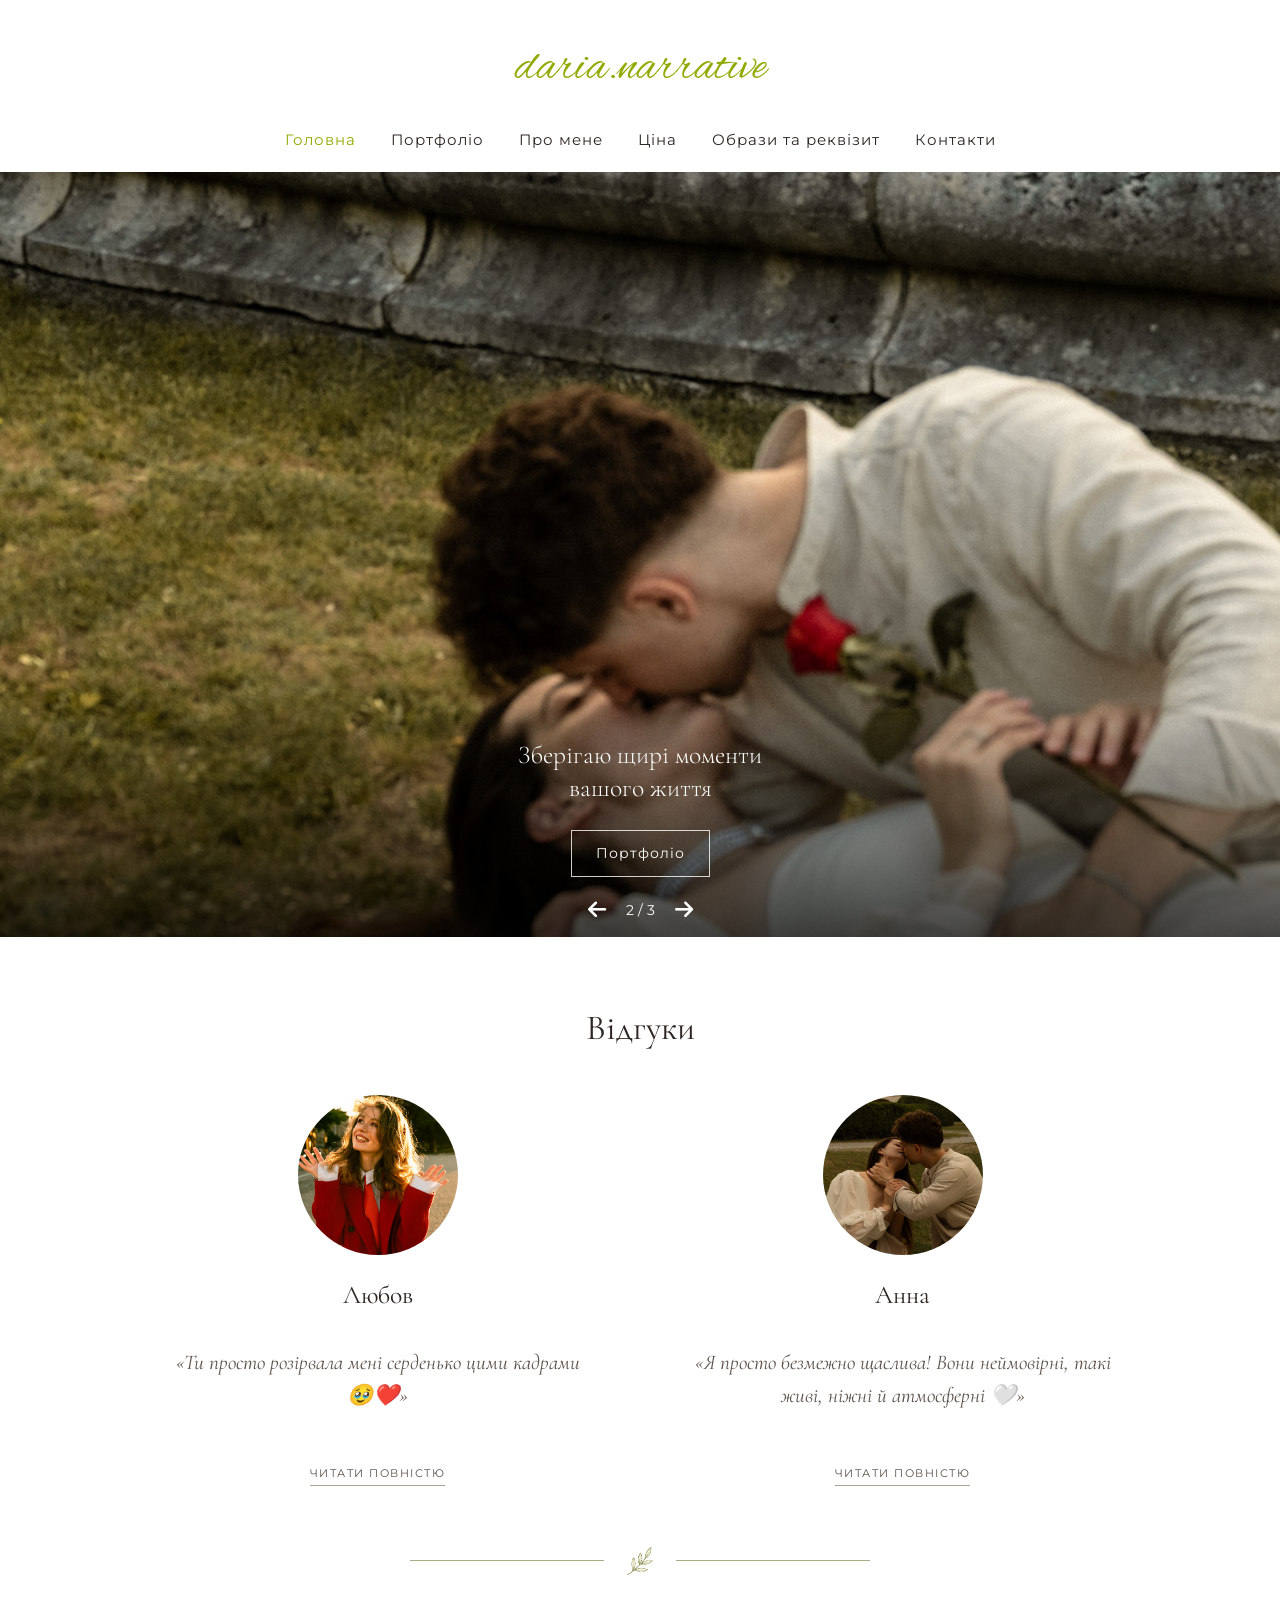
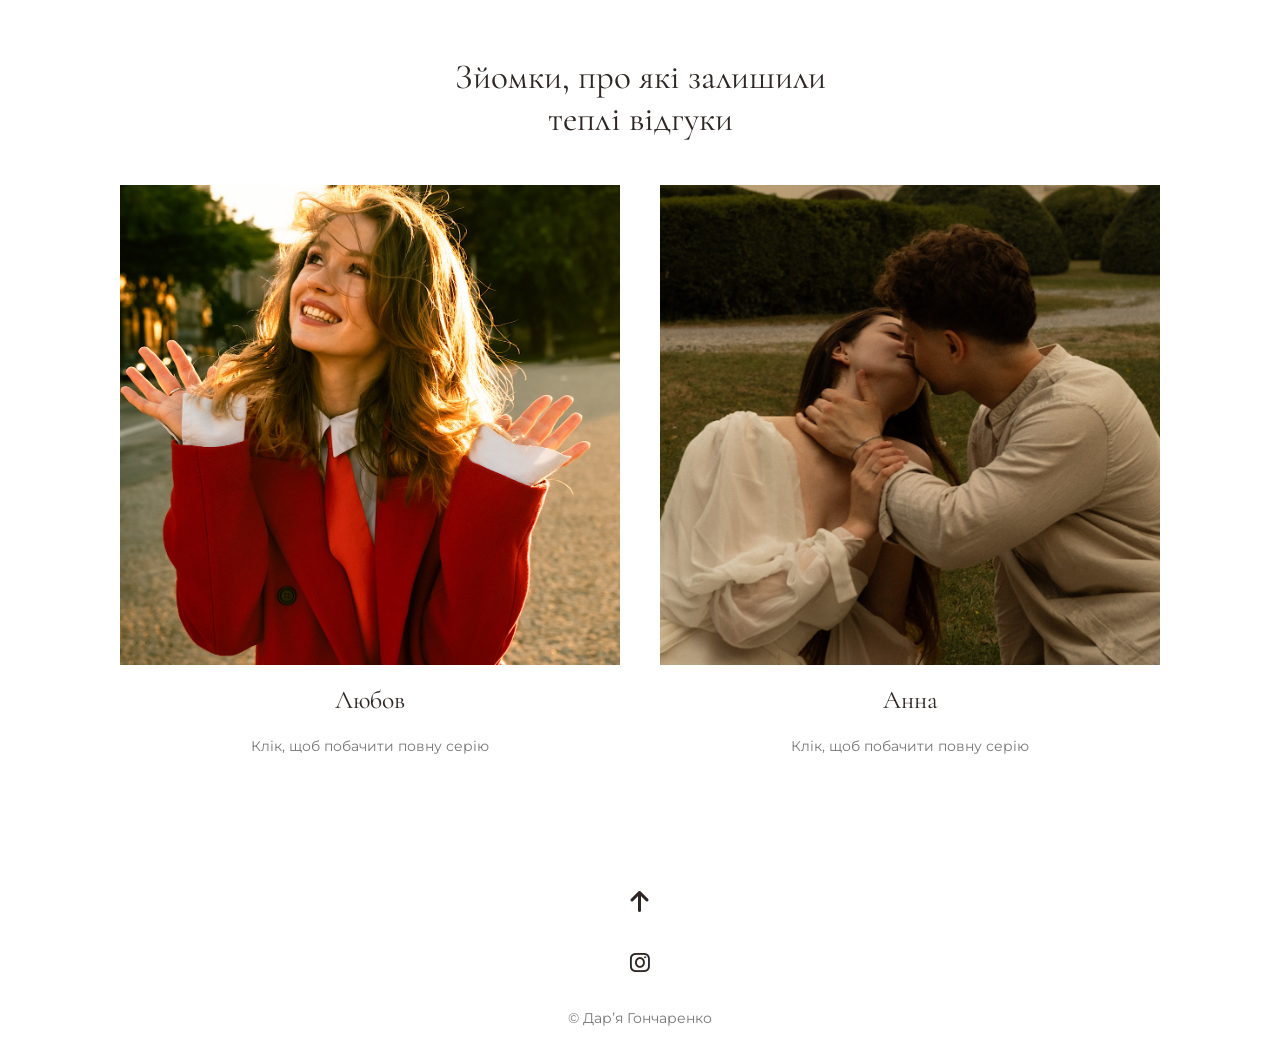
==== index.html @ 8e2edbeb "first commit" ====
<!DOCTYPE html>
<html lang="uk">
<head>
  <meta charset="UTF-8">
  <meta name="viewport" content="width=device-width, initial-scale=1.0">
  <title>daria.narrative — Головна</title>

  <!-- ШРИФТИ -->
  <link rel="preconnect" href="https://fonts.googleapis.com">
  <link rel="preconnect" href="https://fonts.gstatic.com" crossorigin>
  <link href="https://fonts.googleapis.com/css2?family=Alex+Brush&family=Cormorant+Garamond:wght@300;400;500&family=Montserrat:wght@300;400&display=swap" rel="stylesheet">

  <!-- ІКОНКИ -->
  <link rel="stylesheet" href="https://cdnjs.cloudflare.com/ajax/libs/font-awesome/6.4.0/css/all.min.css">

  <!-- СТИЛІ -->
  <link rel="stylesheet" href="index.css">
</head>

<body>

  <!-- ШАПКА -->
  <header class="header">
    <div class="header-container">

      <a href="index.html" class="logo">daria.narrative</a>

      <!-- МЕНЮ КОМП'ЮТЕРА -->
      <nav class="desktop-nav">
        <ul>
          <li><a href="index.html" class="active">Головна</a></li>
          <li><a href="portfolio.html">Портфоліо</a></li>
          <li><a href="about.html">Про мене</a></li>
          <li><a href="services.html">Ціна</a></li>
          <li><a href="dresses.html">Образи та реквізит</a></li>
          <li><a href="contacts.html">Контакти</a></li>
        </ul>
      </nav>

      <!-- МОБІЛЬНА КНОПКА -->
      <button class="menu-toggle" id="menuToggle" aria-label="Меню">
        <i class="fa-solid fa-bars"></i>
      </button>

    </div>
  </header>

  <!-- МОБІЛЬНЕ МЕНЮ -->
  <nav class="nav-overlay" id="navOverlay">

    <button class="close-btn" id="closeMenu" aria-label="Закрити меню">
      &times;
    </button>

    <ul class="nav-links">
      <li><a href="index.html">Головна</a></li>
      <li><a href="portfolio.html">Портфоліо</a></li>
      <li><a href="about.html">Про мене</a></li>
      <li><a href="services.html">Ціна</a></li>
      <li><a href="dresses.html">Образи та реквізит</a></li>
      <li><a href="contacts.html">Контакти</a></li>
    </ul>

  </nav>

  <main>

    <!-- ГОЛОВНИЙ СЛАЙДЕР -->
    <section class="hero-slider">

      <!-- СЛАЙД 1 -->
      <div class="slide active"
           style="background-image: url('Nastia-2.jpg ');">

        <div class="slide-overlay">
          <h1 class="slide-title">
            Індивідуальна? Парна?<br>
            Створюємо вашу історію разом
          </h1>

          <a href="services.html" class="btn-border">
            Детальніше про запис на зйомки
          </a>
        </div>

      </div>

      <!-- СЛАЙД 2 -->
      <div class="slide"
           style="background-image: url('Anna-02.jpg');">

        <div class="slide-overlay">
          <h2 class="slide-title">
            Зберігаю щирі моменти<br>
            вашого життя
          </h2>

          <a href="portfolio.html" class="btn-border">
            Портфоліо 
          </a>
        </div>

      </div>

 
      <!-- СЛАЙД 3 -->
      <div class="slide"
           style="background-image: url('Kostya-1.jpg');">

        <span class="slide-overlay">
          <h2 class="slide-title">
   Образи та реквізит <br> 
   для особливих моментів
          </h2>

          <a href="dresses.html" class="btn-border">
            Переглянути колекцію
          </a>
        </div>

      </div>

      <!-- КЕРУВАННЯ СЛАЙДЕРОМ -->
      <div class="slider-controls">

        <button class="slider-arrow" id="prevSlide"
                aria-label="Попередній слайд">
          <i class="fa-solid fa-arrow-left"></i>
        </button>

        <span class="slide-counter" id="slideCounter">1 / 3</span>

        <button class="slider-arrow" id="nextSlide"
                aria-label="Наступний слайд">
          <i class="fa-solid fa-arrow-right"></i>
        </button>

      </div>

    </section>

    <!-- СЕКЦІЯ ВІДГУКІВ -->
    <section class="reviews-section">

      <h2 class="section-title">Відгуки</h2>

      <div class="reviews-container">

        <!-- ВІДГУК ЛЮБОВ -->
        <article class="review-item">

          <div class="avatar-wrapper">
            <img src="Liubov-11.jpg"
                 alt="Liubov">
          </div>

          <h3 class="reviewer-name">Любов</h3>

          <p class="review-teaser">
            «Ти просто розірвала мені серденько цими кадрами 🥹❤️»
          </p>

          <div class="review-full" aria-hidden="true">
            <p class="review-text">
              Я відкрила фотографії й просто сиділа з відкритим ротом. Ти якимось магічним чином зловила мене саме такою, якою я себе дуже рідко бачу. Вони настільки красиві, живі й атмосферні, що я передивляюся їх по колу й не можу зупинитися. Ти просто розірвала мені серденько цими кадрами 🥹❤️
Дякую тобі величезне за цей неймовірний результат і за те, як ти мене побачила.
            </p>
          </div>

          <button class="review-toggle"
                  type="button"
                  aria-expanded="false">
            Читати повністю
          </button>

        </article>

        <!-- ВІДГУК АННА -->
        <article class="review-item">

          <div class="avatar-wrapper">
            <img src="Anna-09.jpg"                 alt="Anna">
          </div>

          <h3 class="reviewer-name">Анна</h3>

          <p class="review-teaser">
            «Я просто безмежно щаслива! Вони неймовірні, такі живі, ніжні й атмосферні 🤍»
          </p>

          <div class="review-full" aria-hidden="true">
            <p class="review-text">
              Нарешті я вдома й змогла хоча б швиденько переглянути фото. Поки що лише побіжно, бо вони ще всі зберігаються, але вже від того, що я встигла побачити, я просто безмежно щаслива! 😭🫶🏻
Чесно, я навіть не можу передати словами, наскільки мені подобаються ці кадри. Вони неймовірні, такі живі, ніжні, емоційні й дуже атмосферні. Ти справді неймовірно талановита, і я безмежно вдячна тобі за те, що змогла так красиво зберегти ці моменти.🤍
Дуже-дуже дякую тобі за твою роботу, увагу до деталей і ту атмосферу, яку ти створила під час зимки. Я вже в захваті й не можу дочекатися, коли перегляну всі фотографії. Ти просто неймовірна! 🫶🏻✨
            </p>
          </div>

          <button class="review-toggle"
                  type="button"
                  aria-expanded="false">
            Читати повністю
          </button>

        </article>

      </div>

    </section>

    <!-- ДЕКОРАТИВНИЙ ПЕРЕХІД З ЛИСТОЧКОМ -->
    <div class="section-divider" aria-hidden="true">

      <span class="divider-line"></span>

      <img
        src="Leaf-1.jpg"
        alt=""
        class="divider-leaf"
      >

      <span class="divider-line"></span>

    </div>

    <!-- СЕКЦІЯ ЗЙОМОК -->
    <section class="portfolio-series">

      <h2 class="section-title">
        Зйомки, про які залишили<br>
        теплі відгуки
      </h2>

      <div class="series-grid">

        <!-- ЗЙОМКА ЛЮБОВ -->
        <a href="series-Liubov.html" class="series-link">

          <div class="series-card">

            <div class="series-image-wrapper">
              <img src="Liubov-11.jpg"
                   alt="Фотосесія Liubov">
            </div>

            <h3 class="reviewer-name">Любов</h3>

            <p class="series-subtitle">
              Клік, щоб побачити повну серію
            </p>

          </div>

        </a>

        <!-- ЗЙОМКА АННА -->
        <a href="anna-series.html" class="series-link">

          <div class="series-card">

            <div class="series-image-wrapper">
              <img src="Anna-09.jpg"
                   alt="Фотосесія Anna">
            </div>

            <h3 class="reviewer-name">Анна</h3>

            <p class="series-subtitle">
              Клік, щоб побачити повну серію
            </p>

          </div>

        </a>

      </div>

    </section>

  </main>

  <!-- ФУТЕР -->
  <footer class="footer">

    <button class="scroll-top-btn" id="scrollTop"
            aria-label="Повернутися нагору">
      <i class="fa-solid fa-arrow-up"></i>
    </button>

    <div class="social-links">

      <a href="https://www.instagram.com/daria.narrative/"
         target="_blank"
         rel="noopener noreferrer"
         aria-label="Instagram daria.narrative">
        <i class="fa-brands fa-instagram"></i>
      </a>

    </div>

    <p class="copyright">© Дарʼя Гончаренко</p>

  </footer>

  <!-- JAVASCRIPT -->
  <script src="index.js"></script>

</body>
</html>
---- index.css ----
/* ========================================== */
/* 1. СКИДАННЯ ТА БАЗОВІ СТИЛІ                */
/* ========================================== */

* {
  box-sizing: border-box;
  margin: 0;
  padding: 0;
}

html {
  scroll-behavior: smooth;
}

body {
  background-color: #FFFFFF; /* Чисто білий фон сторінки */
  color: #2D2622;
  font-family: 'Montserrat', sans-serif;
  line-height: 1.6;
  overflow-x: hidden;
}

a {
  text-decoration: none;
  color: inherit;
}

img {
  max-width: 100%;
  height: auto;
  display: block;
}


/* ========================================== */
/* 2. ШАПКА ТА МЕНЮ                           */
/* ========================================== */

.header {
  position: relative;
  width: 100%;
  background-color: #FFFFFF; /* Білий фон шапки */
  padding: 30px 20px 20px;
  z-index: 1000;
}

.header-container {
  max-width: 1200px;
  margin: 0 auto;
  display: flex;
  flex-direction: column;
  align-items: center;
  justify-content: center;
  width: 100%;
}

.logo {
  font-family: 'Alex Brush', cursive;
  font-size: 3rem;
  color: #91aa01;
  text-align: center;
  margin-bottom: 20px;
}

.menu-toggle {
  display: none !important;
}

.desktop-nav {
  display: block !important;
  width: 100%;
}

.desktop-nav ul {
  display: flex !important;
  flex-direction: row;
  list-style: none;
  gap: 35px;
  justify-content: center;
  align-items: center;
  padding: 0;
  margin: 0;
}

.desktop-nav a {
  font-family: 'Montserrat', sans-serif;
  font-size: 0.95rem;
  letter-spacing: 1px;
  color: #2D2622;
  text-decoration: none;
  transition: color 0.3s ease;
}

.desktop-nav a:hover,
.desktop-nav a.active {
  color: #91aa01;
}


/* ========================================== */
/* 3. ГОЛОВНИЙ СЛАЙДЕР                        */
/* ========================================== */

.hero-slider {
  position: relative;
  width: 100%;
  height: 85vh;
  margin-top: 0;
  overflow: hidden;
}

.slide {
  position: absolute;
  top: 0;
  left: 0;
  width: 100%;
  height: 100%;
  opacity: 0;
  transition: opacity 0.8s ease-in-out;
  background-size: cover;
  background-position: center;
  display: flex;
  align-items: flex-end;
}

.slide.active {
  opacity: 1;
}

.slide-overlay {
  width: 100%;
  padding: 40px 20px 60px;
  background: linear-gradient(
    to top,
    rgba(0, 0, 0, 0.7),
    transparent
  );
  color: #ffffff;
  text-align: center;
}

.slide-title {
  font-family: 'Cormorant Garamond', serif;
  font-size: 1.6rem;
  font-weight: 300;
  margin-bottom: 25px;
  line-height: 1.3;
}

.btn-border {
  display: inline-block;
  padding: 12px 24px;
  border: 1px solid rgba(255, 255, 255, 0.8);
  color: #ffffff;
  font-size: 0.85rem;
  letter-spacing: 1px;
  transition: background-color 0.3s ease, color 0.3s ease;
}

.btn-border:hover {
  background-color: rgba(255, 255, 255, 0.2);
}

.slider-controls {
  position: absolute;
  bottom: 15px;
  left: 0;
  width: 100%;
  display: flex;
  justify-content: center;
  align-items: center;
  gap: 20px;
  color: #ffffff;
  z-index: 10;
}

.slider-arrow {
  background: none;
  border: none;
  color: #ffffff;
  font-size: 1.3rem;
  cursor: pointer;
}

.slide-counter {
  font-size: 0.85rem;
}


/* ========================================== */
/* 4. СЕКЦІЯ ВІДГУКІВ                         */
/* ========================================== */

.reviews-section {
  padding: 70px 20px 40px;
  text-align: center;
}

.section-title {
  font-family: 'Cormorant Garamond', serif;
  font-size: 2.2rem;
  font-weight: 400;
  margin-bottom: 45px;
  line-height: 1.2;
}

.reviews-container {
  display: grid;
  grid-template-columns: repeat(2, minmax(0, 1fr));
  justify-content: center;
  gap: 50px;
  max-width: 1000px;
  margin: 0 auto;
  align-items: stretch;
}

.review-item {
  display: flex;
  flex-direction: column;
  align-items: center;
  justify-content: space-between;
  min-width: 0;
  margin-bottom: 30px;
  height: 100%;
}

.avatar-wrapper {
  width: 160px;
  height: 160px;
  margin: 0 auto 20px;
  border-radius: 50%;
  overflow: hidden;
  flex-shrink: 0;
}

.avatar-wrapper img {
  width: 100%;
  height: 100%;
  object-fit: cover;
}

.reviewer-name {
  font-family: 'Cormorant Garamond', serif;
  font-size: 1.6rem;
  font-weight: 400;
  margin-bottom: 15px;
}

/* КОРОТКА ЕМОЦІЙНА ЦИТАТА */

.review-teaser {
  max-width: 430px;
  margin: 0 0 15px;
  font-family: 'Cormorant Garamond', serif;
  font-size: 21px;
  font-weight: 400;
  font-style: italic;
  line-height: 1.6;
  color: #5B5149;
  flex-grow: 1;
  display: flex;
  align-items: center;
  transition: opacity 0.3s ease, transform 0.3s ease;
}

/* КОНТЕЙНЕР ПОВНОГО ВІДГУКУ */

.review-full {
  display: grid;
  grid-template-rows: 0fr;
  opacity: 0;
  width: 100%;
  transition:
    grid-template-rows 0.5s ease,
    opacity 0.4s ease;
}

.review-text {
  min-height: 0;
  overflow: hidden;
  font-family: 'Cormorant Garamond', serif;
  font-size: 21px;
  font-weight: 400;
  font-style: italic;
  color: #5B5149;
  line-height: 1.6;
  white-space: pre-line;
  text-align: center;
  padding: 0 10px;
  max-width: 430px;
  margin: 0 auto;
}

/* РОЗГОРНУТИЙ СТАН */

.review-item.expanded .review-teaser {
  opacity: 0;
  transform: scale(0.95);
  max-height: 0;
  margin: 0;
  overflow: hidden;
  pointer-events: none;
}

.review-item.expanded .review-full {
  grid-template-rows: 1fr;
  opacity: 1;
  flex-grow: 1;
}

.review-item.expanded .review-text {
  padding-top: 5px;
}

/* КНОПКА ЧИТАТИ ПОВНІСТЮ / ЗГОРНУТИ */

.review-toggle {
  display: inline-block;
  background: none;
  border: none;
  border-bottom: 1px solid #AAA18F;
  padding: 5px 0;
  margin-top: 18px;
  font-family: 'Montserrat', sans-serif;
  font-size: 11px;
  font-weight: 400;
  letter-spacing: 1.5px;
  text-transform: uppercase;
  color: #5B5149;
  cursor: pointer;
  transition:
    color 0.3s ease,
    border-color 0.3s ease;
  flex-shrink: 0;
}

.review-toggle:hover {
  color: #91aa01;
  border-color: #91aa01;
}

.review-toggle:focus-visible {
  outline: 2px solid #91aa01;
  outline-offset: 5px;
}


/* ========================================== */
/* 5. ДЕКОРАТИВНИЙ ПЕРЕХІД З ЛИСТОЧКОМ        */
/* ========================================== */

.section-divider {
  display: flex;
  align-items: center;
  justify-content: center;
  gap: 16px;

  width: calc(100% - 40px);
  max-width: 460px;

  margin: 15px auto 35px;
}

.divider-line {
  flex: 1;
  height: 1px;
  background-color: #92966B;
  opacity: 0.8;
}

.divider-leaf {
  display: block;
  width: 40px;
  height: 40px;
  object-fit: contain;
  object-position: center;
  flex-shrink: 0;
  mix-blend-mode: multiply;
}


/* ========================================== */
/* 6. СЕКЦІЯ ЗЙОМОК                           */
/* ========================================== */

.portfolio-series {
  padding: 40px 20px 70px;
  text-align: center;
}

.series-grid {
  display: flex;
  justify-content: center;
  gap: 40px;
  flex-wrap: wrap;
  max-width: 1200px;
  margin: 0 auto;
}

.series-link {
  display: block;
  flex: 1;
  max-width: 500px;
  color: inherit;
}

.series-card {
  width: 100%;
  margin-bottom: 20px;
  cursor: pointer;
}

.series-image-wrapper {
  width: 100%;
  height: 480px;
  overflow: hidden;
  margin-bottom: 15px;
}

.series-image-wrapper img {
  width: 100%;
  height: 100%;
  object-fit: cover;
  transition: transform 0.4s ease;
}

.series-card:hover .series-image-wrapper img {
  transform: scale(1.02);
}

.series-subtitle {
  font-size: 0.85rem;
  color: #777;
  margin-top: 4px;
}


/* ========================================== */
/* 7. ФУТЕР                                   */
/* ========================================== */

.footer {
  padding: 40px 20px 30px;
  text-align: center;
}

.scroll-top-btn {
  background: none;
  border: none;
  font-size: 1.5rem;
  cursor: pointer;
  margin-bottom: 30px;
  color: #2D2622;
}

.social-links {
  display: flex;
  justify-content: center;
  gap: 25px;
  margin-bottom: 25px;
}

.social-links a {
  font-size: 1.4rem;
  color: #2D2622;
}

.copyright {
  font-size: 0.9rem;
  color: #777;
}


/* ========================================== */
/* 8. МОБІЛЬНЕ МЕНЮ                           */
/* ========================================== */

.nav-overlay {
  position: fixed;
  top: 0;
  left: 0;
  width: 100%;
  height: 100vh;

  background-color: #FFFFFF; /* Білий фон мобільного меню */

  display: flex;
  flex-direction: column;
  justify-content: center;
  align-items: center;

  z-index: 2000;

  opacity: 0;
  pointer-events: none;

  transition: opacity 0.3s ease;
}

.nav-overlay.active {
  opacity: 1;
  pointer-events: all;
}

.nav-overlay .close-btn {
  position: absolute;
  top: 20px;
  right: 25px;

  background: none;
  border: none;

  font-size: 2.5rem;
  cursor: pointer;

  color: #2D2622;
}

.nav-links {
  list-style: none;
  text-align: center;
}

.nav-links li {
  margin: 20px 0;
}

.nav-links a {
  font-family: 'Cormorant Garamond', serif;
  font-size: 2rem;
  letter-spacing: 1px;
}


/* ========================================== */
/* 9. АДАПТИВНІСТЬ ДЛЯ ТЕЛЕФОНІВ              */
/* ========================================== */

@media (max-width: 768px) {

  /* ШАПКА */

  .header {
    position: fixed;
    top: 0;
    left: 0;
    padding: 15px 20px;
    background-color: rgba(255, 255, 255, 0.95); /* Напівпрозорий білий */
    backdrop-filter: blur(8px);
  }

  .header-container {
    flex-direction: row;
    justify-content: space-between;
  }

  .logo {
    font-size: 2.2rem;
    margin-bottom: 0;
    text-align: left;
  }

  /* КНОПКА МЕНЮ */

  .menu-toggle {
    display: block !important;
    background: none;
    border: none;
    font-size: 1.5rem;
    cursor: pointer;
    color: #2D2622;
  }

  .desktop-nav {
    display: none !important;
  }

  /* СЛАЙДЕР */

  .hero-slider {
    margin-top: 65px !important;
  }

  /* ЗАГОЛОВКИ */

  .section-title {
    font-size: 1.7rem !important;
    line-height: 1.25 !important;
    margin-bottom: 25px !important;
  }

  /* ВІДГУКИ */

  .reviews-container {
    grid-template-columns: 1fr;
    gap: 30px;
    padding: 0 5px;
  }

  .review-item {
    width: 100%;
    max-width: 500px;
    margin: 0 auto 15px;
  }

  .review-teaser {
    font-size: 19px;
  }

  .review-text {
    font-size: 19px;
    line-height: 1.6;
  }

  /* ЗЙОМКИ */

  .series-grid {
    flex-direction: column;
    align-items: center;
    gap: 30px;
  }

  .series-link {
    max-width: 100%;
    width: 100%;
  }

  .series-card {
    max-width: 500px;
    width: 100%;
  }

  /* ПЕРЕХІД З ЛИСТОЧКОМ */

  .section-divider {
    width: calc(100% - 60px);
    max-width: 460px;
    gap: 12px;
    margin: 15px auto 35px;
  }

  .divider-leaf {
    width: 35px;
    height: 35px;
  }

  /* ФОТОГРАФІЇ ЗЙОМОК */

  .series-image-wrapper {
    height: 420px;
  }

}


/* ========================================== */
/* 10. МАЛЕНЬКІ ЕКРАНИ                        */
/* ========================================== */

@media (max-width: 380px) {

  .logo {
    font-size: 1.9rem;
  }

  .section-divider {
    gap: 9px;
  }

  .divider-leaf {
    width: 58px;
    height: 58px;
  }

  .series-image-wrapper {
    height: 350px;
  }

}


/* ========================================== */
/* 11. ПОВАГА ДО ЗМЕНШЕННЯ АНІМАЦІЙ           */
/* ========================================== */

@media (prefers-reduced-motion: reduce) {

  .review-full {
    transition: none;
  }

  .review-teaser {
    transition: none;
  }

  .review-toggle {
    transition: none;
  }

}
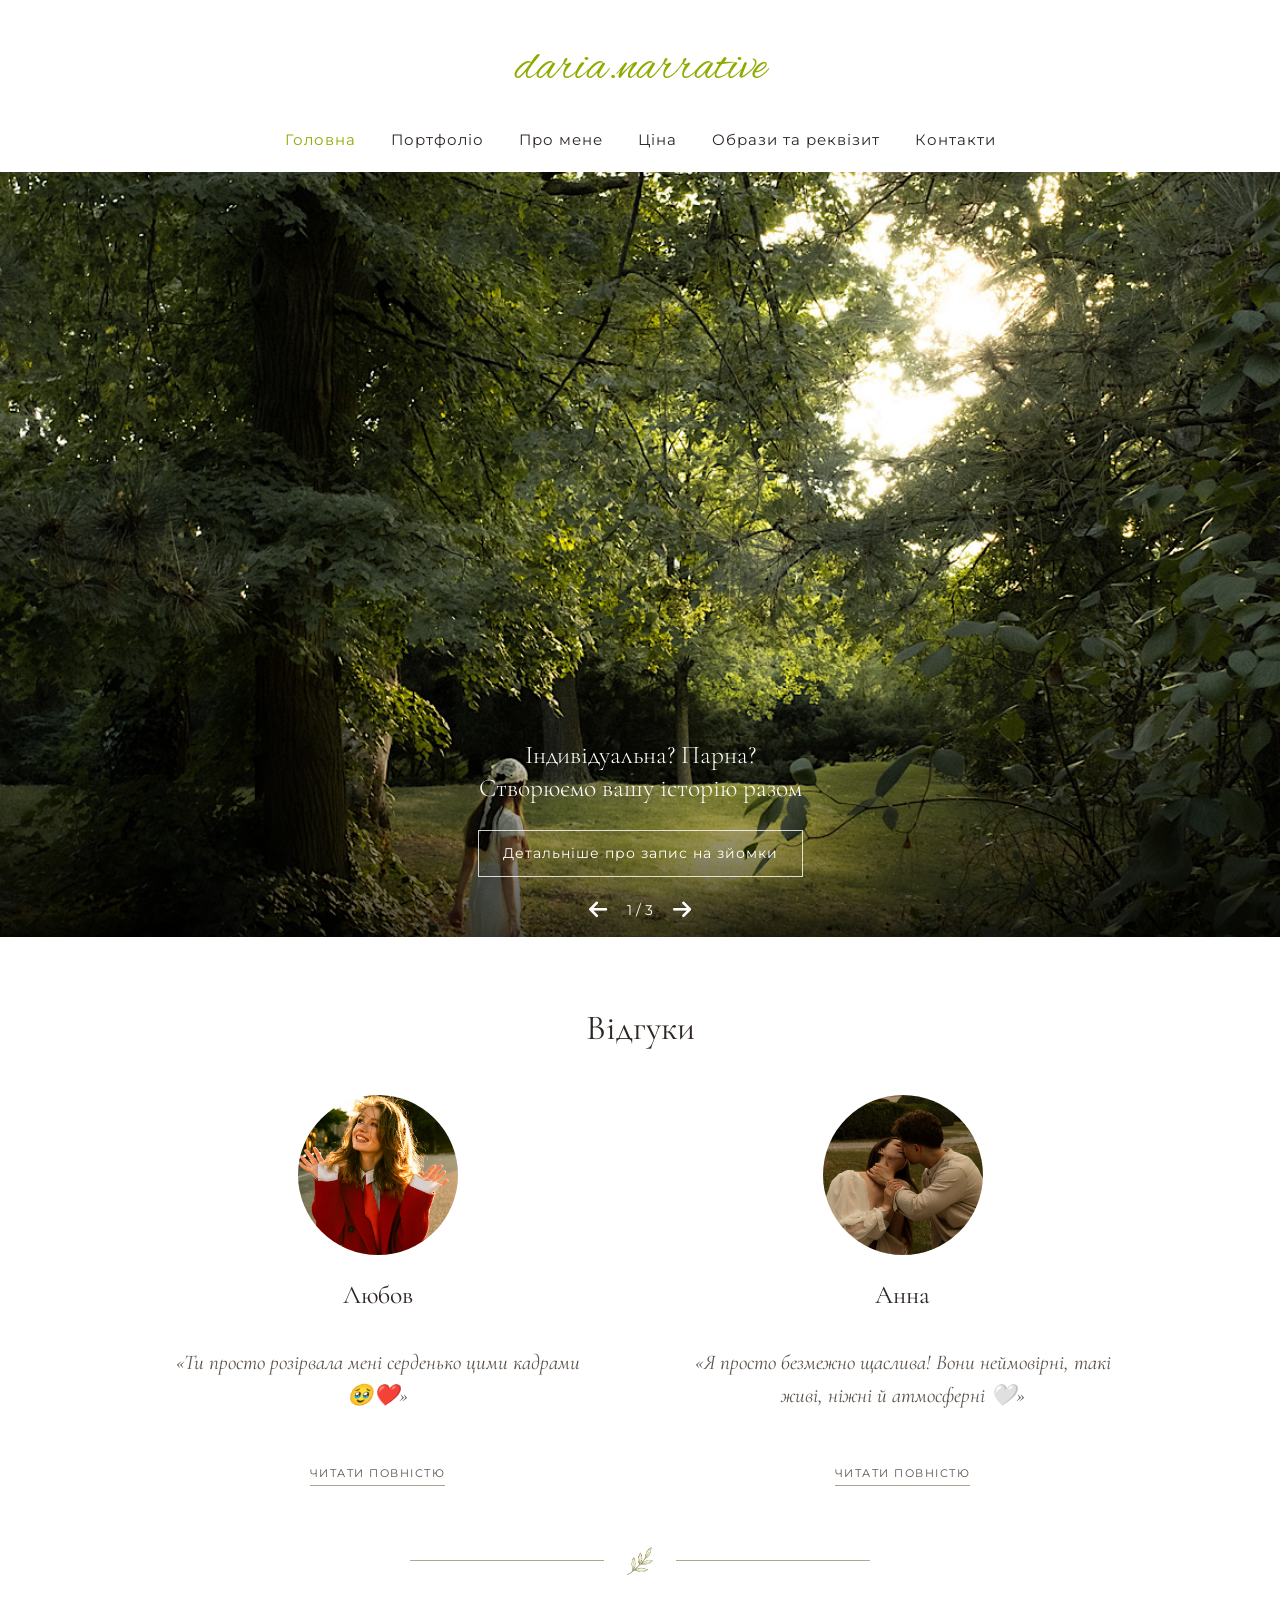
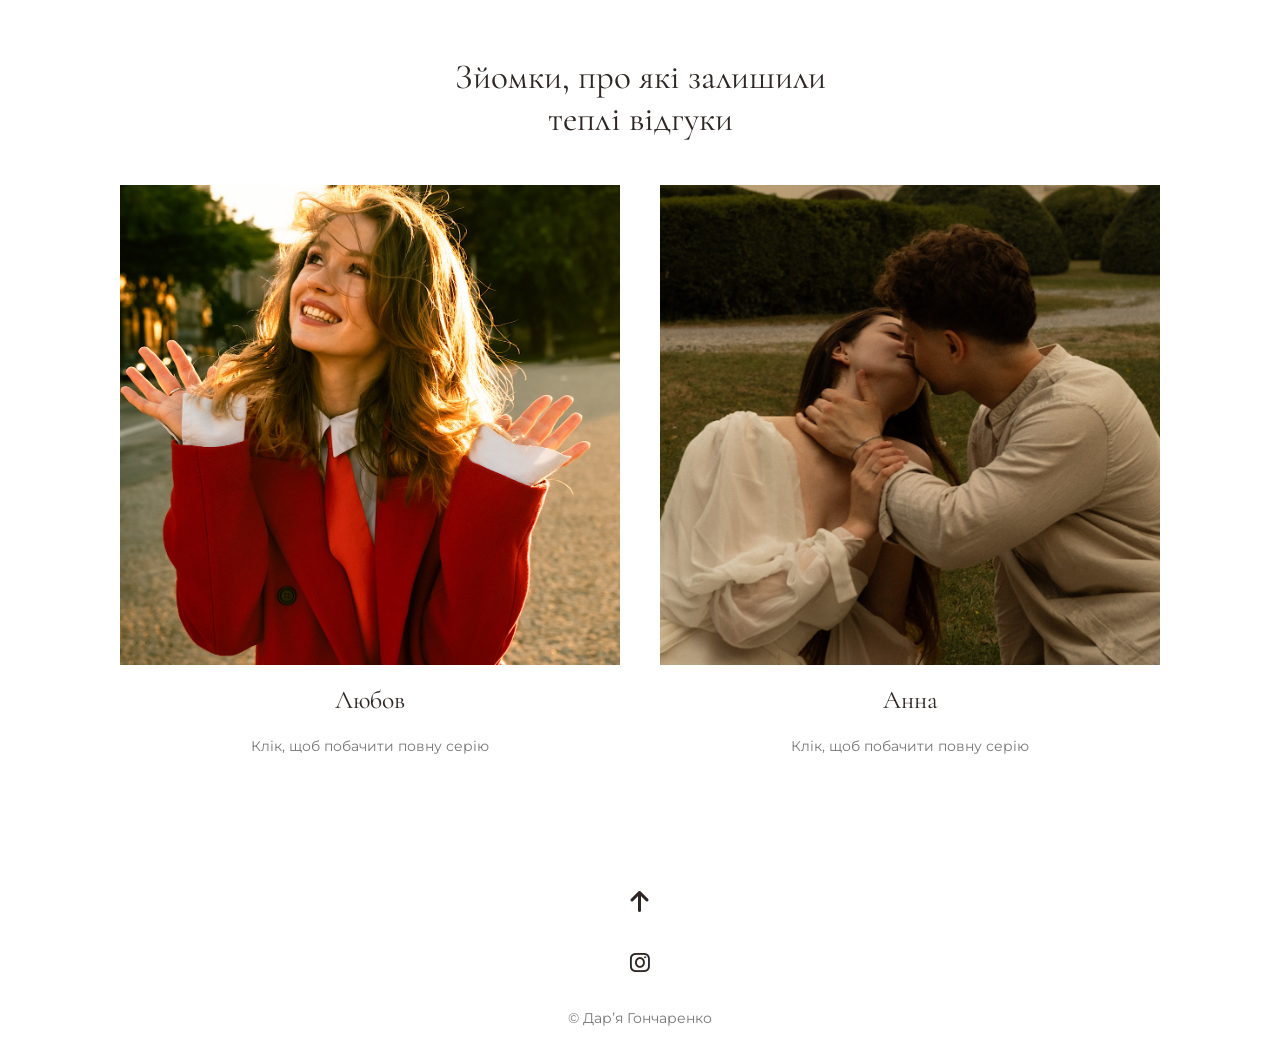
==== commit 54775daa: "Додав прев'ю" ====
--- a/index.html
+++ b/index.html
@@ -5,6 +5,14 @@
   <meta charset="UTF-8">
   <meta name="viewport" content="width=device-width, initial-scale=1.0">
   <title>daria.narrative — Головна</title>
+
+  <!-- OPEN GRAPH ДЛЯ ПРЕВ'Ю В СОЦМЕРЕЖАХ ТА МЕСЕНДЖЕРАХ -->
+  <meta property="og:site_name" content="Daria Narrative">
+  <meta property="og:type" content="website">
+  <meta property="og:url" content="https://daria-narrative.github.io/">
+  <meta property="og:title" content="Daria Narrative — Фотограф">
+  <meta property="og:description" content="Індивідуальні та парні зйомки. Портфоліо, послуги та умови зйомки">
+  <meta property="og:image" content="https://daria-narrative.github.io/Daria-02.jpg">
 
   <!-- ШРИФТИ -->
   <link rel="preconnect" href="https://fonts.googleapis.com">
@@ -108,7 +116,7 @@
       <div class="slide"
            style="background-image: url('Kostya-1.jpg');">
 
-        <span class="slide-overlay">
+        <div class="slide-overlay">
           <h2 class="slide-title">
    Образи та реквізит <br> 
    для особливих моментів
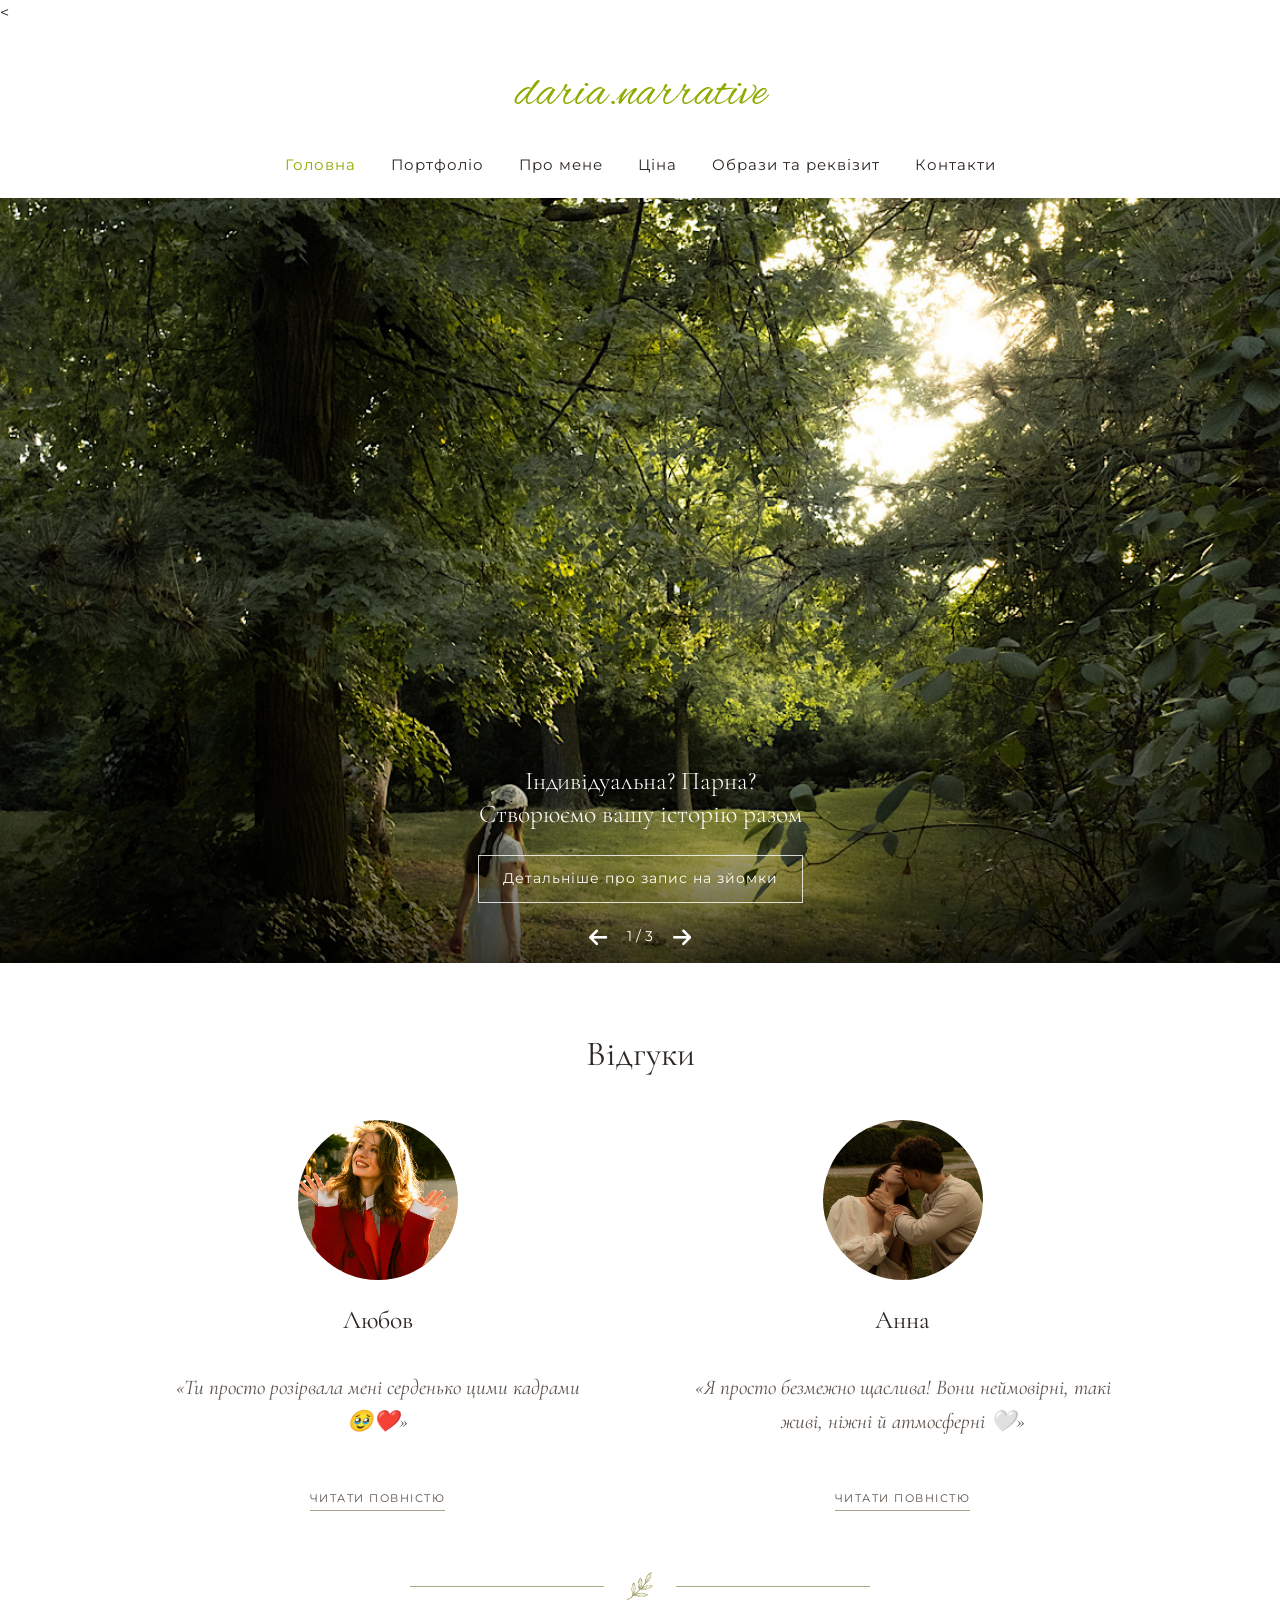
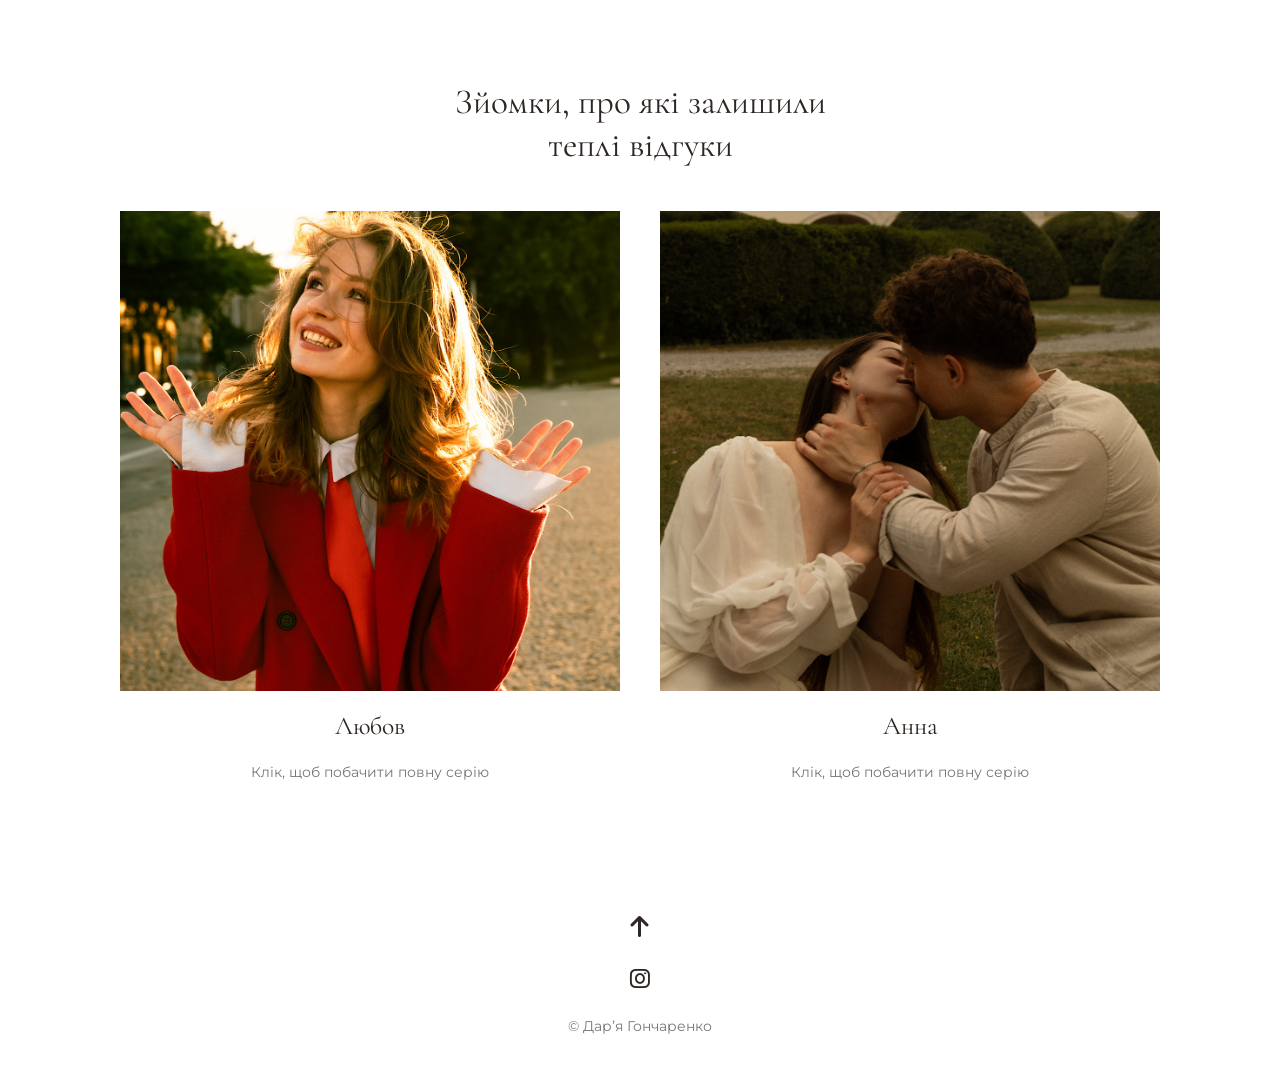
==== commit 65db41c8: "Додав оновлені Open Graph теги" ====
--- a/index.html
+++ b/index.html
@@ -1,5 +1,5 @@
 
-<!DOCTYPE html>
+<<!DOCTYPE html>
 <html lang="uk">
 <head>
   <meta charset="UTF-8">
@@ -79,7 +79,7 @@
 
       <!-- СЛАЙД 1 -->
       <div class="slide active"
-           style="background-image: url('Nastia-2.jpg ');">
+           style="background-image: url('Nastia-2.jpg');">
 
         <div class="slide-overlay">
           <h1 class="slide-title">
@@ -118,8 +118,8 @@
 
         <div class="slide-overlay">
           <h2 class="slide-title">
-   Образи та реквізит <br> 
-   для особливих моментів
+            Образи та реквізит <br> 
+            для особливих моментів
           </h2>
 
           <a href="dresses.html" class="btn-border">
@@ -188,7 +188,7 @@
         <article class="review-item">
 
           <div class="avatar-wrapper">
-            <img src="Anna-09.jpg"                 alt="Anna">
+            <img src="Anna-09.jpg" alt="Anna">
           </div>
 
           <h3 class="reviewer-name">Анна</h3>
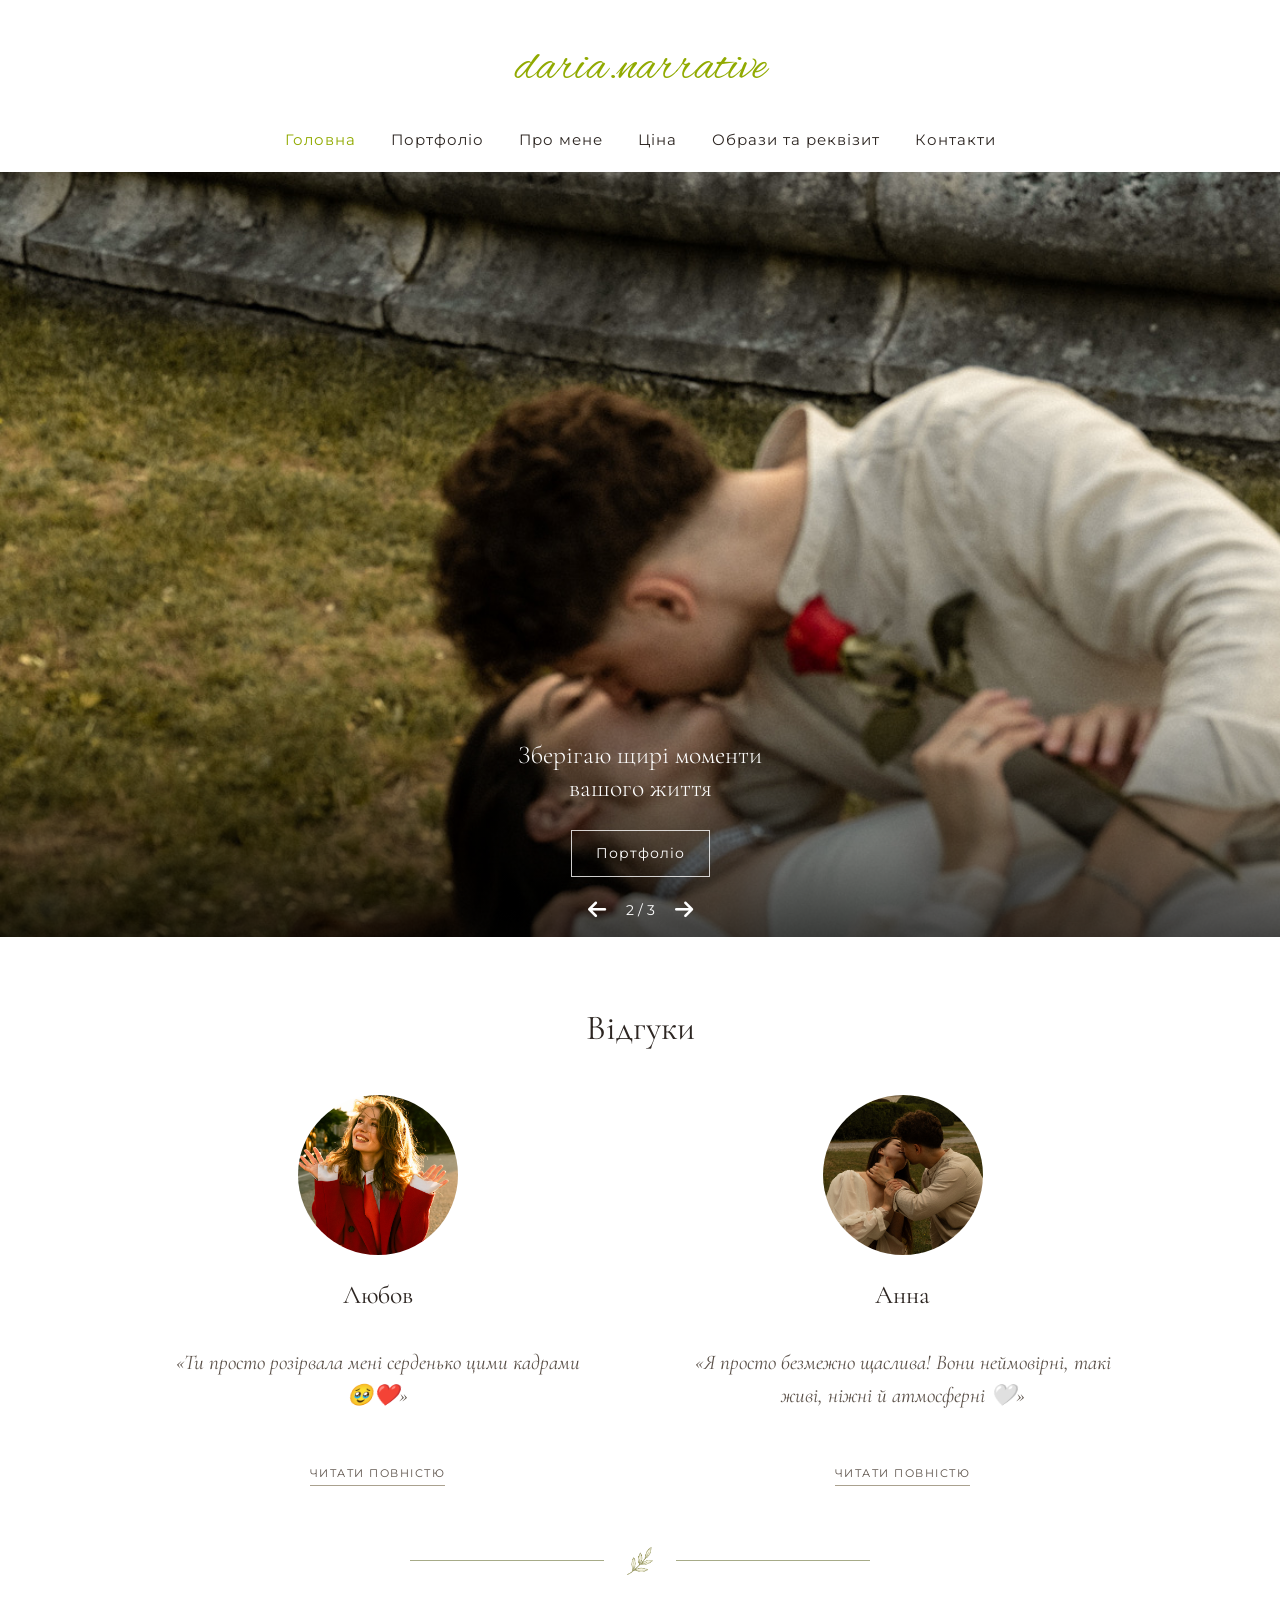
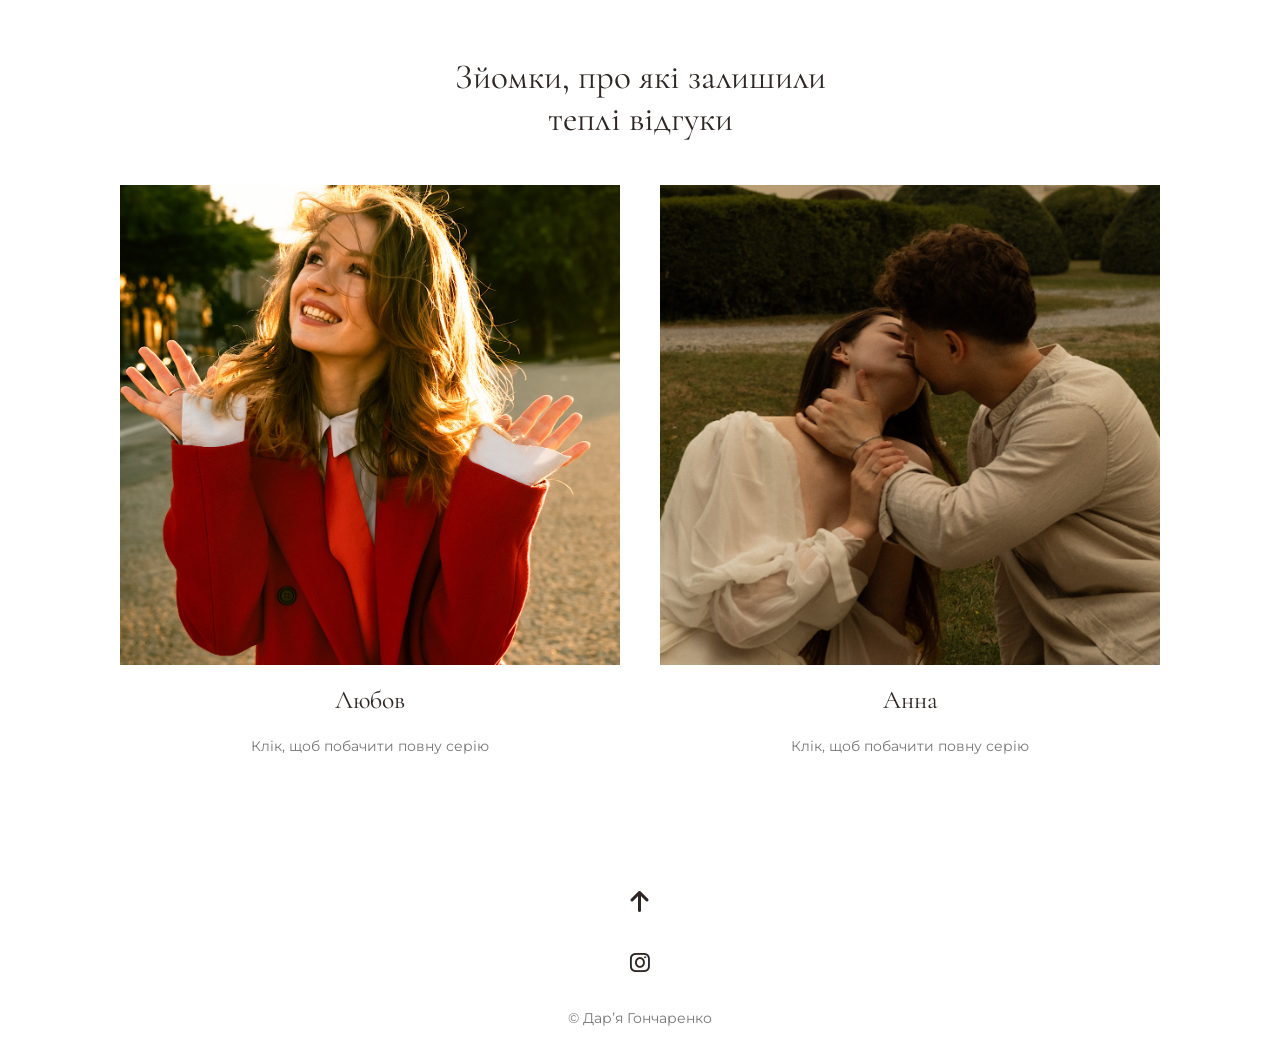
==== commit 54e470b2: "Додав велике прев'ю та оновив ім'я" ====
--- a/index.html
+++ b/index.html
@@ -1,18 +1,24 @@
 
-<<!DOCTYPE html>
+<!DOCTYPE html>
 <html lang="uk">
 <head>
   <meta charset="UTF-8">
   <meta name="viewport" content="width=device-width, initial-scale=1.0">
-  <title>daria.narrative — Головна</title>
-
-  <!-- OPEN GRAPH ДЛЯ ПРЕВ'Ю В СОЦМЕРЕЖАХ ТА МЕСЕНДЖЕРАХ -->
-  <meta property="og:site_name" content="Daria Narrative">
+  <title>Дарʼя Гончаренко — Фотограф</title>
+
+  <!-- OPEN GRAPH ТА TELEGRAM ПРЕВ'Ю -->
+  <meta property="og:site_name" content="Дарʼя Гончаренко">
   <meta property="og:type" content="website">
   <meta property="og:url" content="https://daria-narrative.github.io/">
-  <meta property="og:title" content="Daria Narrative — Фотограф">
+  <meta property="og:title" content="Дарʼя Гончаренко — Фотограф">
   <meta property="og:description" content="Індивідуальні та парні зйомки. Портфоліо, послуги та умови зйомки">
   <meta property="og:image" content="https://daria-narrative.github.io/Daria-02.jpg">
+
+  <!-- ДОДАТКОВО ДЛЯ ВЕЛИКОЇ КАРТКИ В TELEGRAM -->
+  <meta name="twitter:card" content="summary_large_image">
+  <meta name="twitter:title" content="Дарʼя Гончаренко — Фотограф">
+  <meta name="twitter:description" content="Індивідуальні та парні зйомки. Портфоліо, послуги та умови зйомки">
+  <meta name="twitter:image" content="https://daria-narrative.github.io/Daria-02.jpg">
 
   <!-- ШРИФТИ -->
   <link rel="preconnect" href="https://fonts.googleapis.com">
@@ -111,7 +117,6 @@
 
       </div>
 
- 
       <!-- СЛАЙД 3 -->
       <div class="slide"
            style="background-image: url('Kostya-1.jpg');">
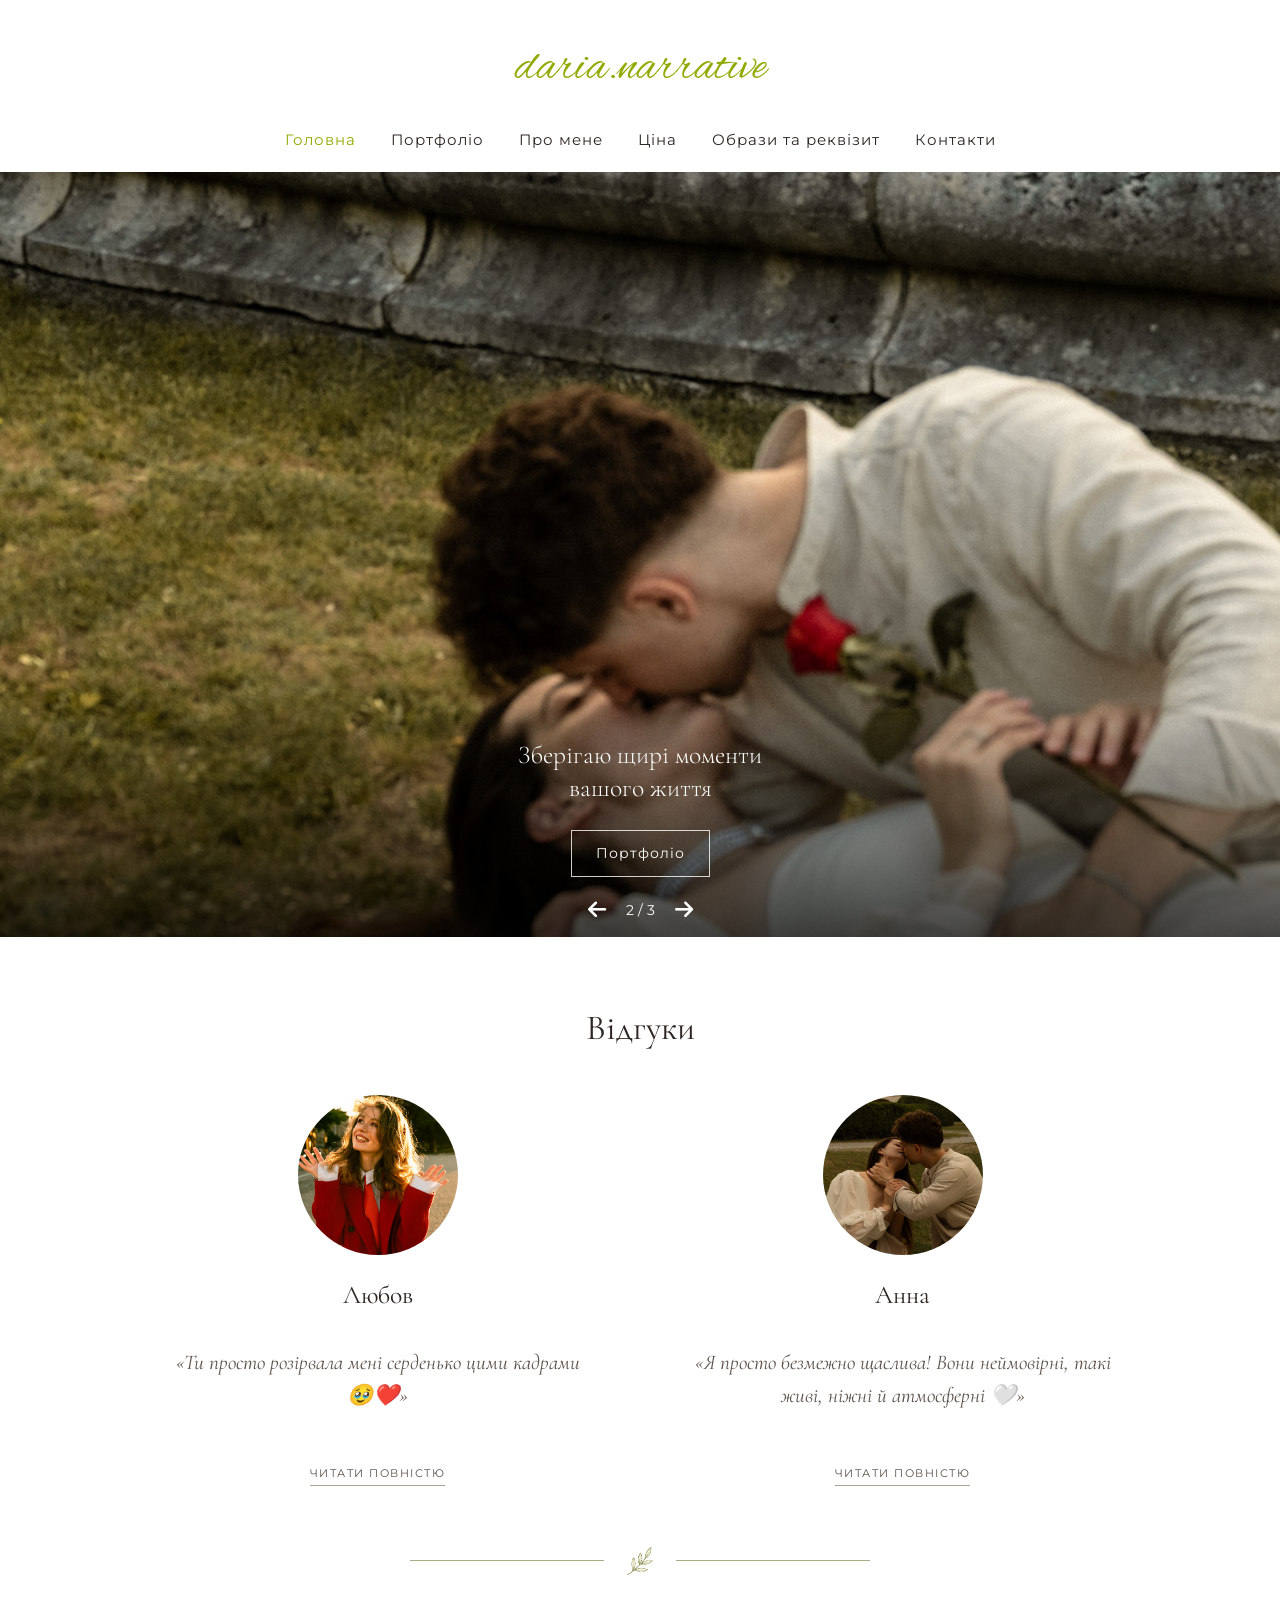
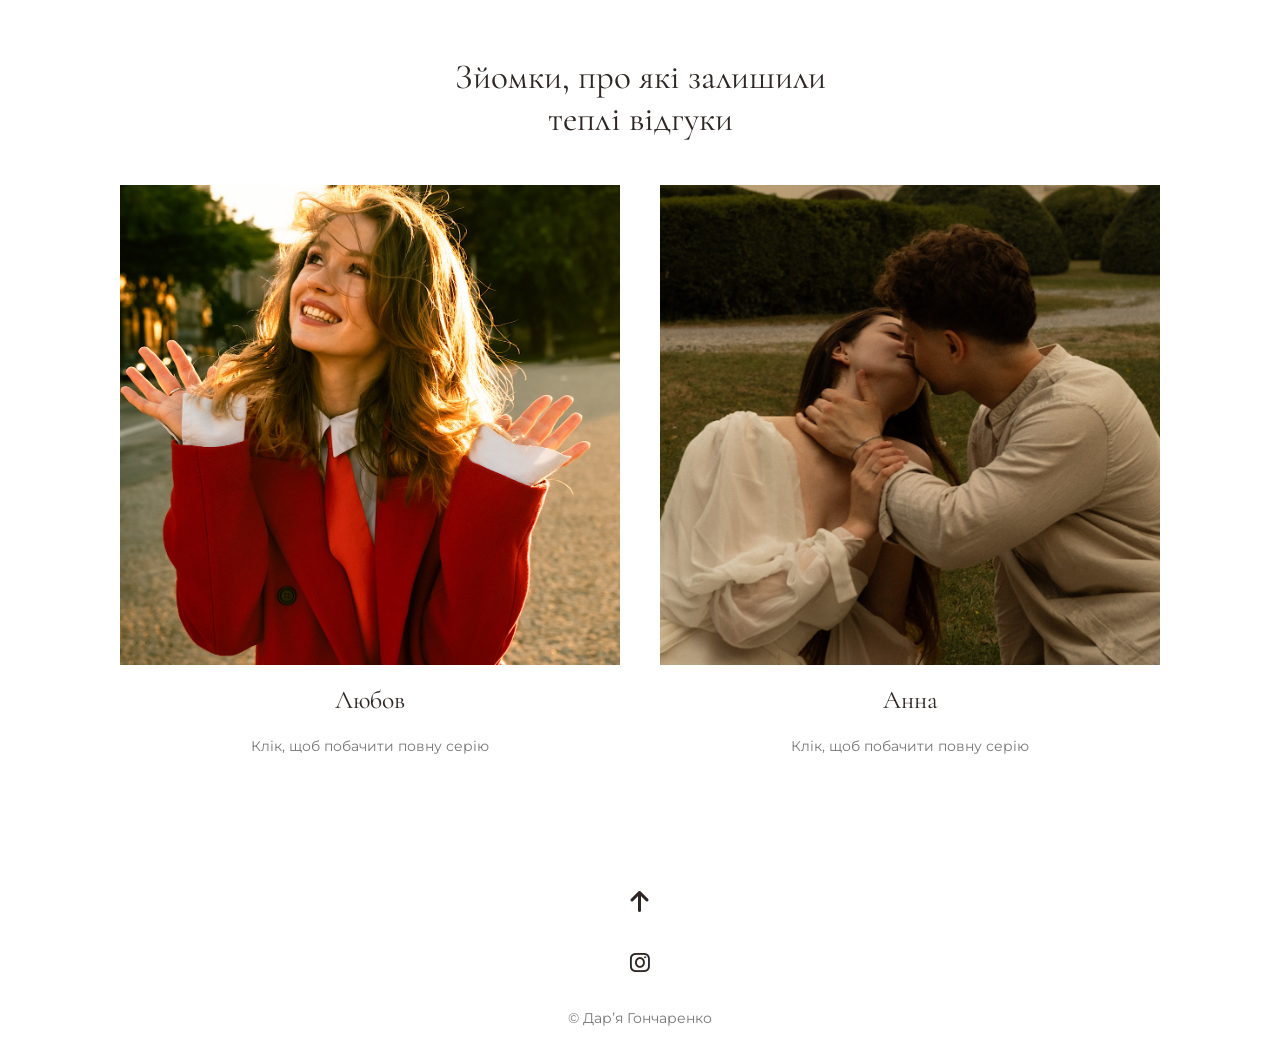
==== commit 02802909: "Прибрав дублювання заголовка в прев'ю" ====
--- a/index.html
+++ b/index.html
@@ -1,4 +1,3 @@
-
 <!DOCTYPE html>
 <html lang="uk">
 <head>
@@ -10,13 +9,13 @@
   <meta property="og:site_name" content="Дарʼя Гончаренко">
   <meta property="og:type" content="website">
   <meta property="og:url" content="https://daria-narrative.github.io/">
-  <meta property="og:title" content="Дарʼя Гончаренко — Фотограф">
+  <meta property="og:title" content="">
   <meta property="og:description" content="Індивідуальні та парні зйомки. Портфоліо, послуги та умови зйомки">
   <meta property="og:image" content="https://daria-narrative.github.io/Daria-02.jpg">
 
   <!-- ДОДАТКОВО ДЛЯ ВЕЛИКОЇ КАРТКИ В TELEGRAM -->
   <meta name="twitter:card" content="summary_large_image">
-  <meta name="twitter:title" content="Дарʼя Гончаренко — Фотограф">
+  <meta name="twitter:title" content="">
   <meta name="twitter:description" content="Індивідуальні та парні зйомки. Портфоліо, послуги та умови зйомки">
   <meta name="twitter:image" content="https://daria-narrative.github.io/Daria-02.jpg">
 
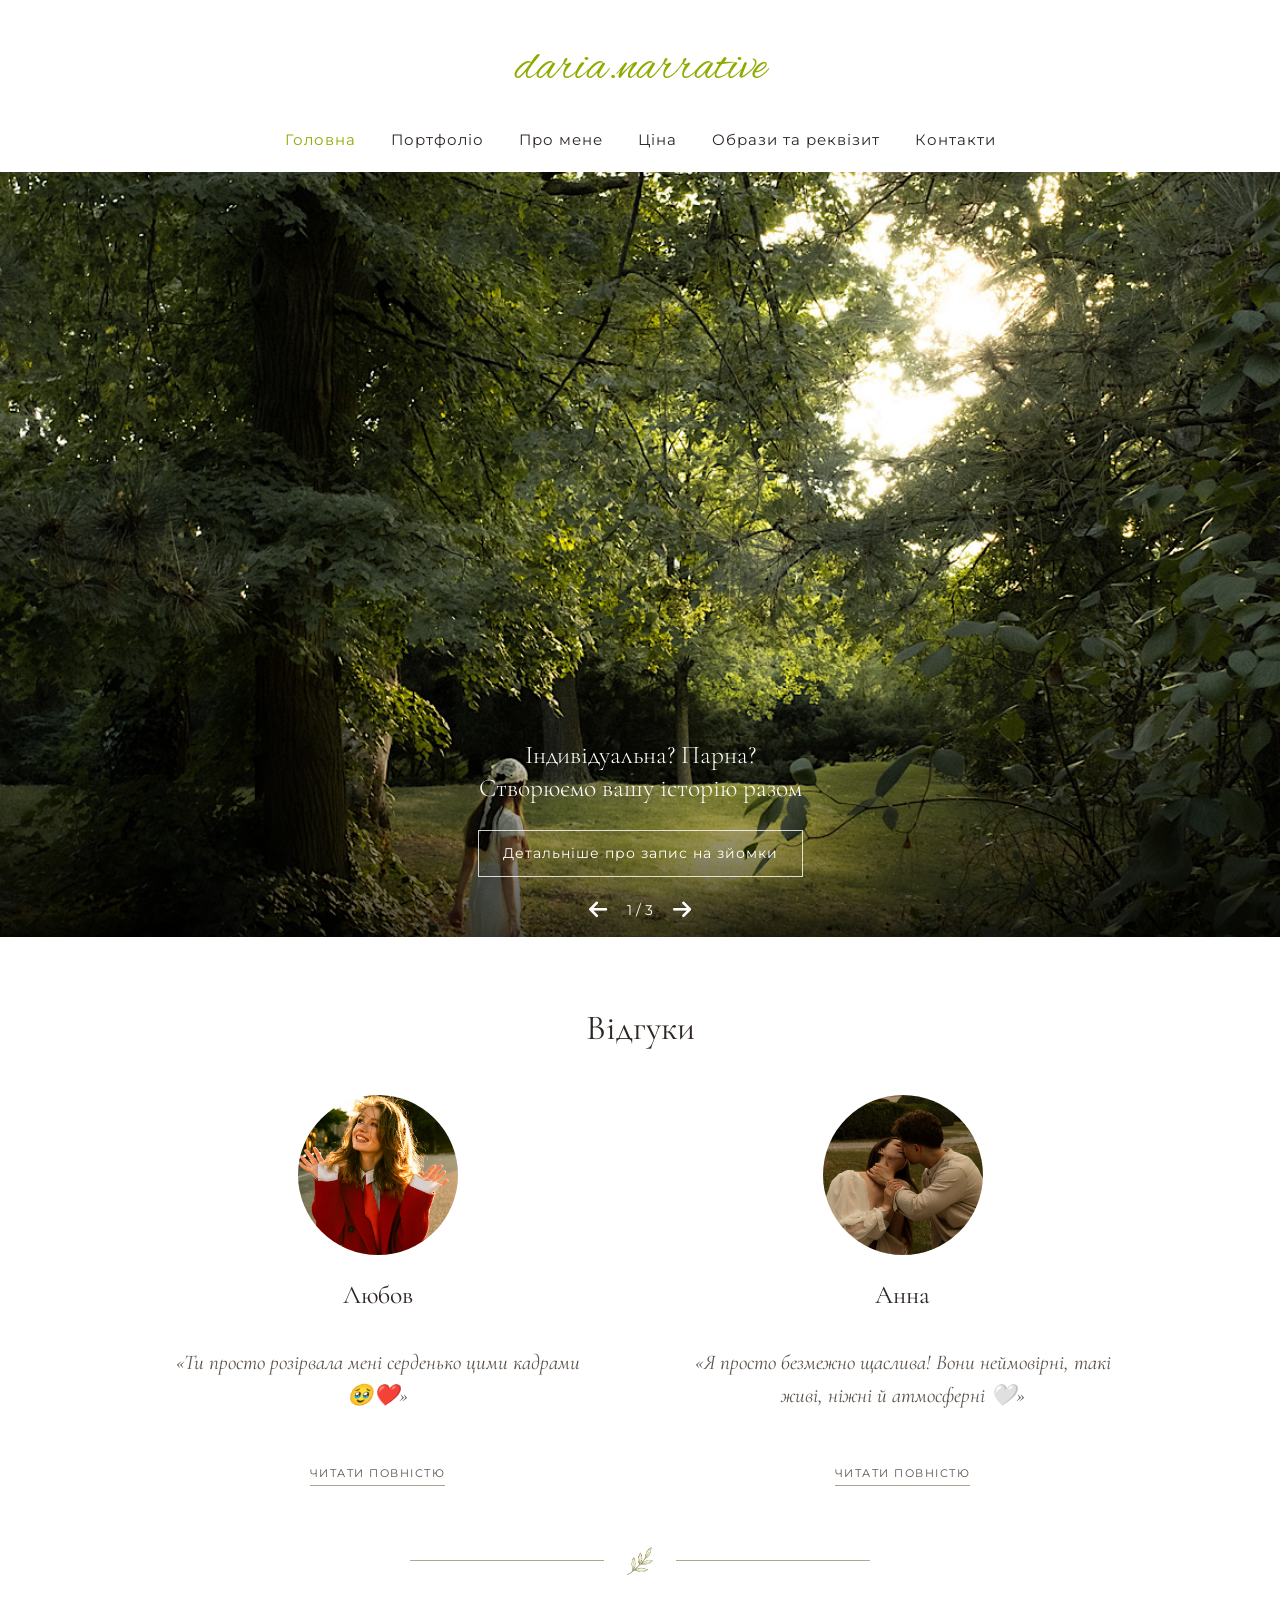
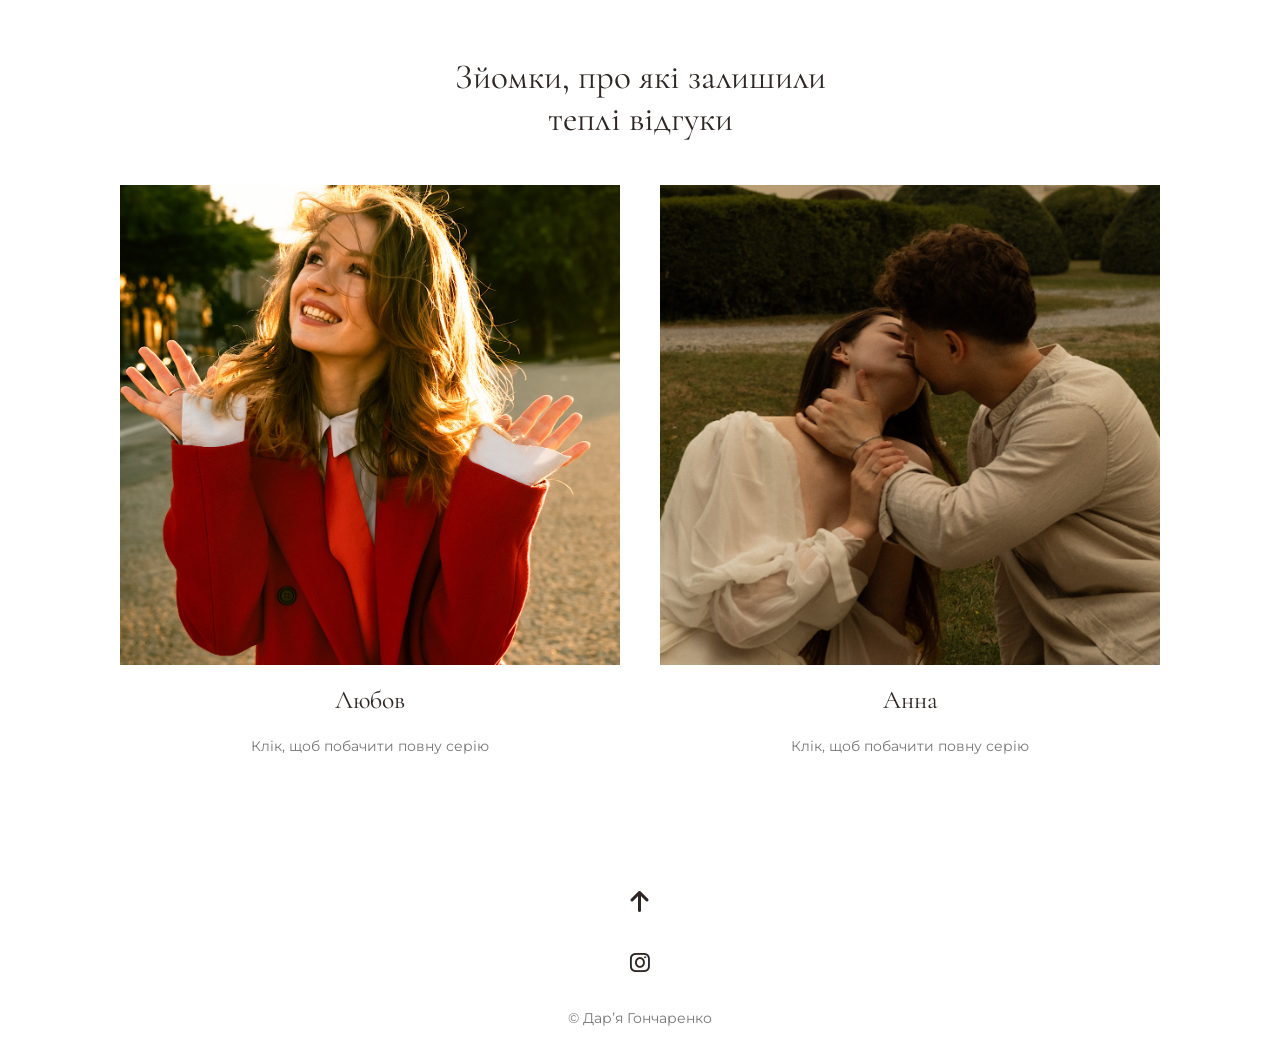
==== commit b0288ccc: "Оновлення тегів превю" ====
--- a/index.html
+++ b/index.html
@@ -9,14 +9,14 @@
   <meta property="og:site_name" content="Дарʼя Гончаренко">
   <meta property="og:type" content="website">
   <meta property="og:url" content="https://daria-narrative.github.io/">
-  <meta property="og:title" content="">
-  <meta property="og:description" content="Індивідуальні та парні зйомки. Портфоліо, послуги та умови зйомки">
+  <meta property="og:title" content="Індивідуальні та парні зйомки">
+  <meta property="og:description" content="Портфоліо, послуги та умови зйомки">
   <meta property="og:image" content="https://daria-narrative.github.io/Daria-02.jpg">
 
   <!-- ДОДАТКОВО ДЛЯ ВЕЛИКОЇ КАРТКИ В TELEGRAM -->
   <meta name="twitter:card" content="summary_large_image">
-  <meta name="twitter:title" content="">
-  <meta name="twitter:description" content="Індивідуальні та парні зйомки. Портфоліо, послуги та умови зйомки">
+  <meta name="twitter:title" content="Індивідуальні та парні зйомки">
+  <meta name="twitter:description" content="Портфоліо, послуги та умови зйомки">
   <meta name="twitter:image" content="https://daria-narrative.github.io/Daria-02.jpg">
 
   <!-- ШРИФТИ -->
